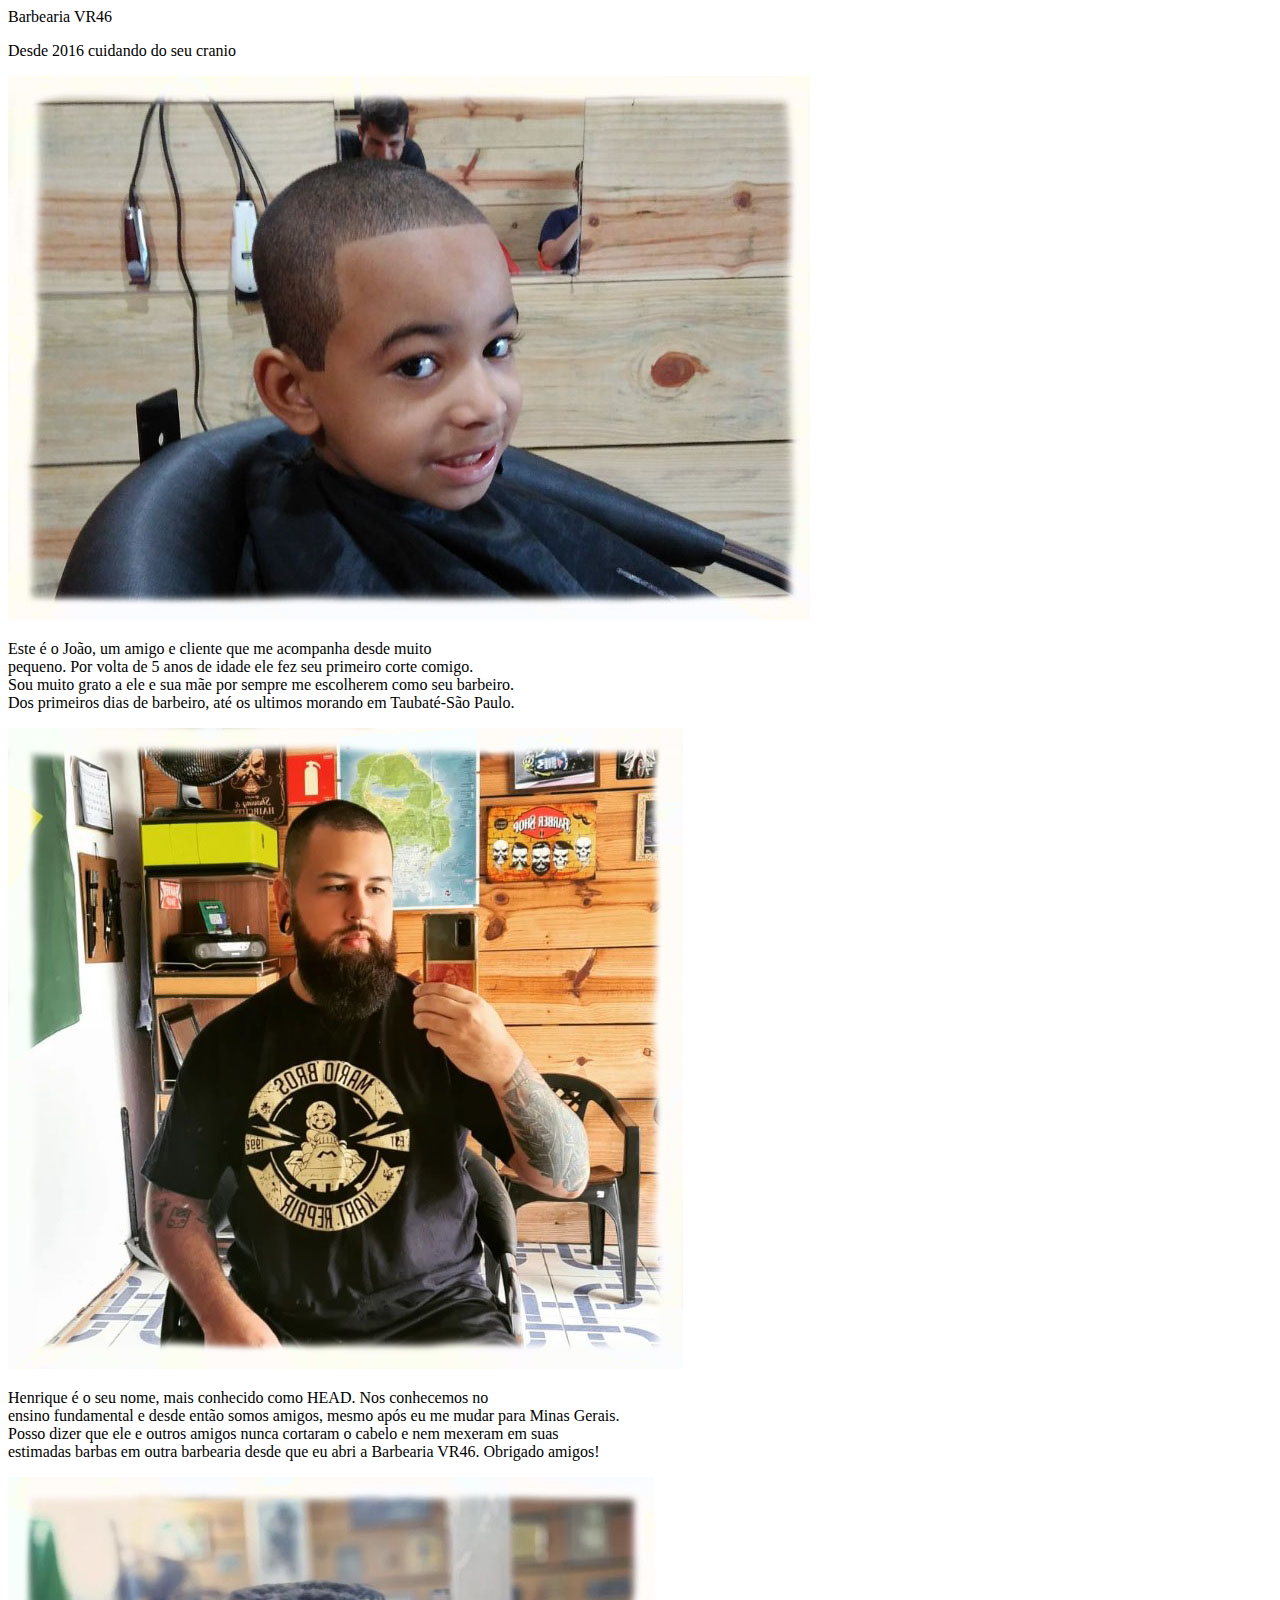
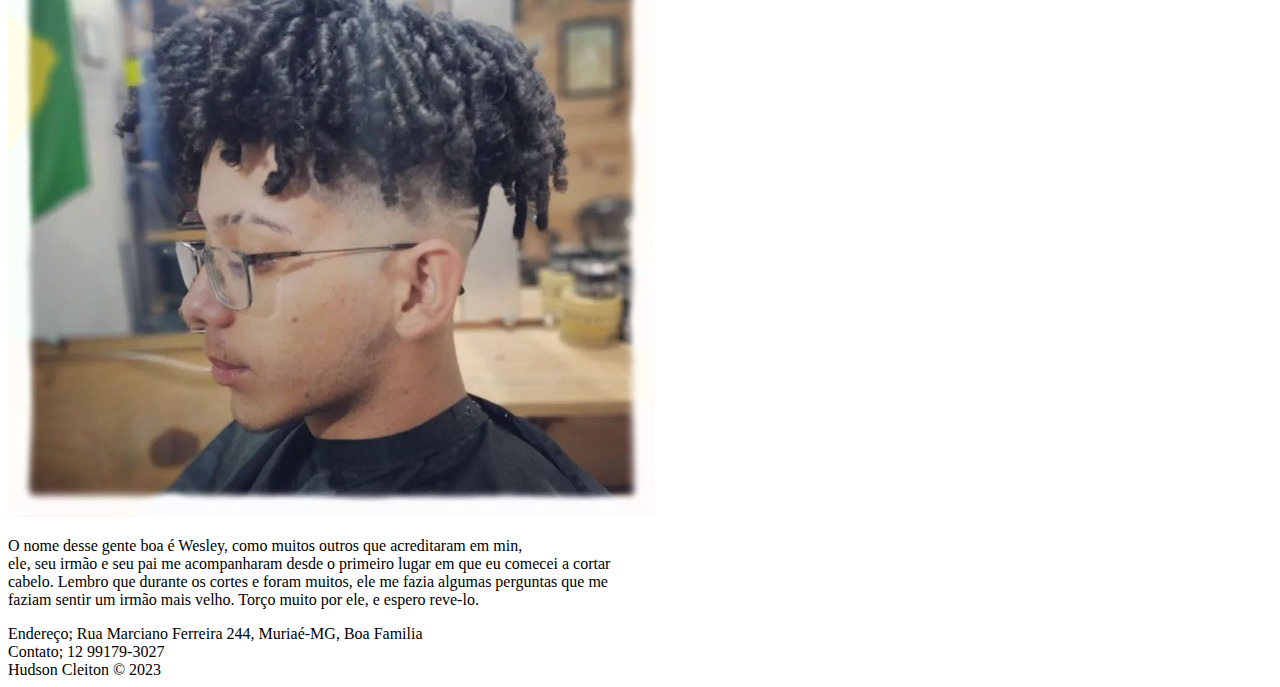
==== index.html @ b31101bc "vamoversevai" ====
<!DOCTYPE html>
<html lang="en">
<head>
    <meta charset="UTF-8">
    <meta http-equiv="X-UA-Compatible" content="IE=edge">
    <meta name="viewport" content="width=device-width, initial-scale=1.0">
    <title>Portifolio01</title>
    <link rel="stylesheet" href="style.css" />
    <link href="https://fonts.googleapis.com/css2?family=Lato:ital,wght@1,300&family=Michroma&family=Noto+Sans+JP&family=Source+Sans+Pro&display=swap" rel="stylesheet">
</head>
<body>
    
    <header id="cranio">Barbearia VR46</header>
    <p id="subcranio">Desde 2016 cuidando do seu cranio </p>
    <link href="https://fonts.googleapis.com/css2?family=Lato:ital,wght@1,300&family=Michroma&display=swap" rel="stylesheet">

    <img class="imgjoao" src="./images/JoãoSuavizado.jpg" />
    <p class="joao"> Este é o João, um amigo e cliente que me acompanha desde muito
        <br>pequeno. Por volta de 5 anos de idade ele fez seu primeiro corte comigo.
        <br>Sou muito grato a ele e sua mãe por sempre me escolherem como seu barbeiro.
        <br>Dos primeiros dias de barbeiro, até os ultimos morando em Taubaté-São Paulo.

    </p>
    <img class="imghead" src="./images/HenriqueSuavizado.jpg" />
    <p class="head"> Henrique é o seu nome, mais conhecido como HEAD. Nos conhecemos no 
        <br>ensino fundamental e desde então somos amigos, mesmo após eu me mudar para Minas Gerais. 
        <br>Posso dizer que ele e outros amigos nunca cortaram o cabelo e nem mexeram em suas 
        <br>estimadas barbas em outra barbearia desde que eu abri a Barbearia VR46. Obrigado amigos!
    
    </p>
    <img class="imgwesley" src="./images/WesleySuavizado.jpg" />
    <p class="wesley"> O nome desse gente boa é Wesley, como muitos outros que acreditaram em min,
        <br>ele, seu irmão e seu pai me acompanharam desde o primeiro lugar em que eu comecei a cortar
        <br>cabelo. Lembro que durante os cortes e foram muitos, ele me fazia algumas perguntas que me 
        <br>faziam sentir um irmão mais velho. Torço muito por ele, e espero reve-lo.

     </p>

        <footer id="rodape"> Endereço; Rua Marciano Ferreira 244, Muriaé-MG, Boa Familia
            <br>Contato; 12 99179-3027
            <br> Hudson Cleiton &copy; 2023
        </footer>

    </body>
</html>
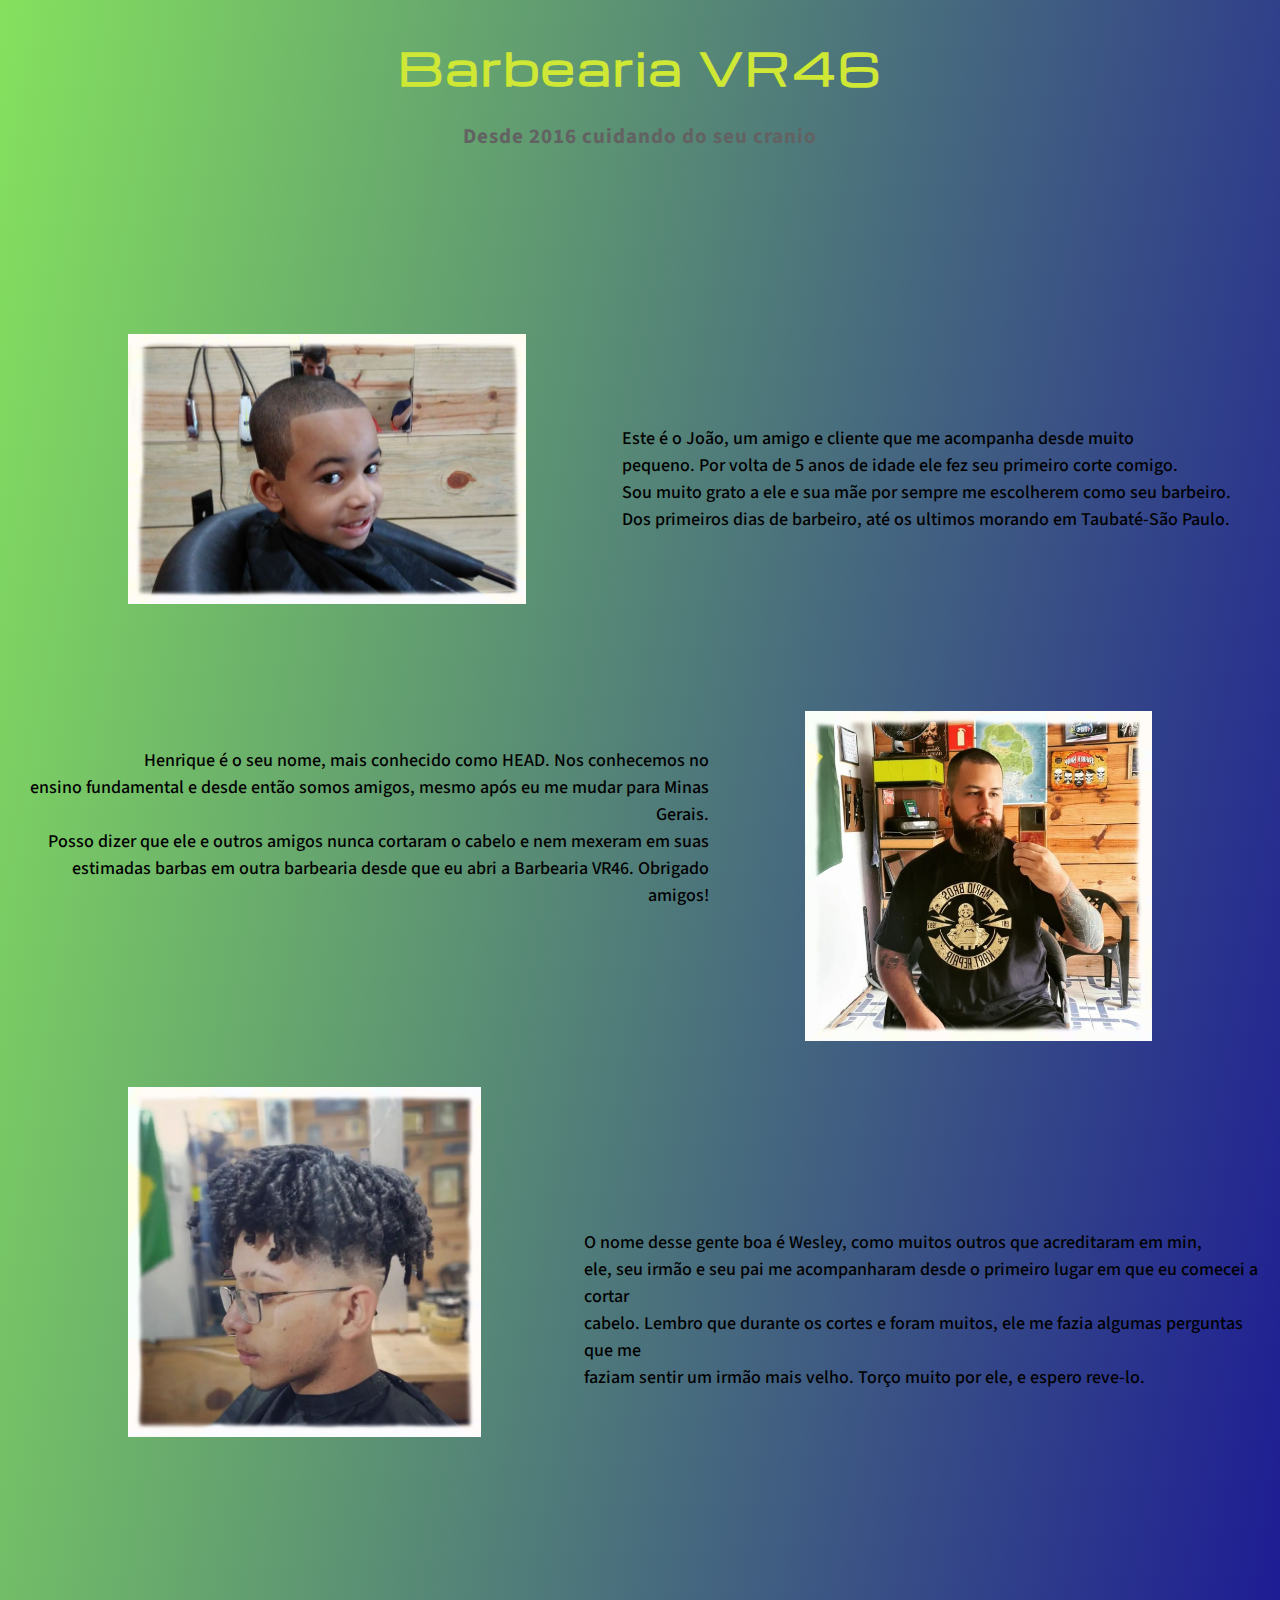
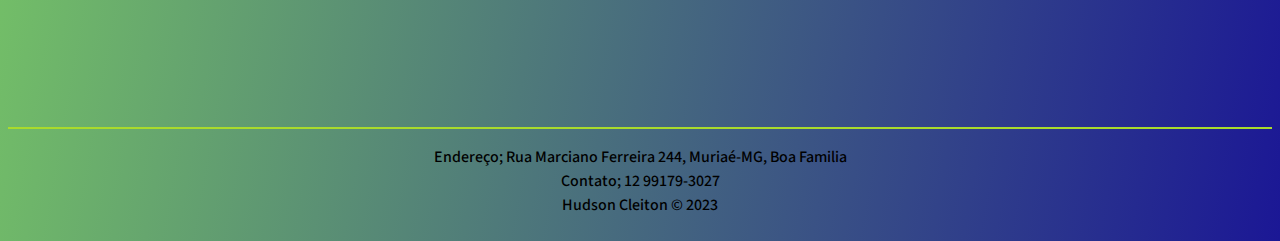
==== commit ee3e9472: "Menos ruim" ====
--- a/index.html
+++ b/index.html
@@ -1,8 +1,8 @@
 <!DOCTYPE html>
 <html lang="en">
 <head>
-    <meta charset="UTF-8">
-    <meta http-equiv="X-UA-Compatible" content="IE=edge">
+    <meta charset="UTF-8"/>
+    <meta http-equiv="X-UA-Compatible" content="IE=edge"/>
     <meta name="viewport" content="width=device-width, initial-scale=1.0">
     <title>Portifolio01</title>
     <link rel="stylesheet" href="style.css" />
@@ -14,21 +14,22 @@
     <p id="subcranio">Desde 2016 cuidando do seu cranio </p>
     <link href="https://fonts.googleapis.com/css2?family=Lato:ital,wght@1,300&family=Michroma&display=swap" rel="stylesheet">
 
-    <img class="imgjoao" src="./images/JoãoSuavizado.jpg" />
+    
+    <img class="imgjoao" src="./images/JoãoSuavizado.jpg"/>
     <p class="joao"> Este é o João, um amigo e cliente que me acompanha desde muito
         <br>pequeno. Por volta de 5 anos de idade ele fez seu primeiro corte comigo.
         <br>Sou muito grato a ele e sua mãe por sempre me escolherem como seu barbeiro.
         <br>Dos primeiros dias de barbeiro, até os ultimos morando em Taubaté-São Paulo.
 
     </p>
-    <img class="imghead" src="./images/HenriqueSuavizado.jpg" />
+    <img class="imghead" src="./images/HenriqueSuavizado.jpg"/>
     <p class="head"> Henrique é o seu nome, mais conhecido como HEAD. Nos conhecemos no 
         <br>ensino fundamental e desde então somos amigos, mesmo após eu me mudar para Minas Gerais. 
         <br>Posso dizer que ele e outros amigos nunca cortaram o cabelo e nem mexeram em suas 
         <br>estimadas barbas em outra barbearia desde que eu abri a Barbearia VR46. Obrigado amigos!
     
     </p>
-    <img class="imgwesley" src="./images/WesleySuavizado.jpg" />
+    <img class="imgwesley" src="./images/WesleySuavizado.jpg"/>
     <p class="wesley"> O nome desse gente boa é Wesley, como muitos outros que acreditaram em min,
         <br>ele, seu irmão e seu pai me acompanharam desde o primeiro lugar em que eu comecei a cortar
         <br>cabelo. Lembro que durante os cortes e foram muitos, ele me fazia algumas perguntas que me 
--- a/style.css
+++ b/style.css
@@ -0,0 +1,139 @@
+#cranio{
+        font-size: 44px;
+        color: rgb(207, 231, 53);
+        margin-top: 34px;
+        text-align: center ;
+        font-family: 'Michroma', sans-serif;
+        font-weight: bold;
+        letter-spacing: 2px;
+}
+
+#subcranio{
+        font-size: 21px;
+        text-align: center ;
+        font-weight: bold;
+        color: rgb(98, 98, 98);
+        font-family: 'Source Sans Pro', sans-serif;
+        letter-spacing: 1px;
+}
+
+.imgjoao{
+        height: 270px;
+        margin-top: 10rem;
+        margin-left: 120px;
+        float: left;
+        margin-right: 6rem;
+}
+
+@media (max-width: 570px) {
+    .imgjoao {
+        height: 200px;
+        margin-top: 5rem;
+        margin-left: 2rem;
+        float: none;
+        margin-right: none;
+    }
+    }
+
+.joao{
+        margin-top: 17rem;
+        font-size: 18px;
+        margin-left: 6rem;
+}
+
+@media (max-width: 570px) {
+    .joao {
+        text-align: center;
+        margin-top: 5rem;
+        font-size: 18px;
+        margin-left: 0rem;
+    }
+    }
+
+.imghead{
+        height: 330px;
+        margin: 10rem 120px 10rem 0;
+        float: right;
+        margin-left: 6rem;
+}
+
+@media (max-width: 570px) {
+    .imghead {
+        height: 250px;
+        margin-top: 8rem;
+        margin-left: 3rem;
+        float: none;
+        margin-right: none;
+    }
+    }
+
+.head{
+        text-align: right;
+        font-size: 18px;
+        margin-top: 17%;
+}
+
+@media (max-width: 570px) {
+    .head {
+        margin-top: 0rem;
+        font-size: 18px;
+        text-align: center;
+    }
+    }
+
+.imgwesley{
+        height: 350px;
+        margin-top: 10rem;
+        margin-left: 120px;
+        float: left;
+}
+
+@media (max-width: 570px) {
+    .imgwesley {
+        height: 260px;
+        margin-left: 3rem;
+        float: none;
+        margin-right: none;
+    }
+    }
+  
+.wesley{
+        margin-top: 20rem;
+        font-size: 18px;
+        text-align: left;
+        margin-left: 36rem;
+        
+}
+
+@media (max-width: 570px) {
+    .wesley {
+        margin-left: 1rem;
+        margin-top: 3rem;
+        font-size: 18px;
+        text-align: center;
+      
+    }
+    }
+
+body{
+        max-width: 100%;
+        font-weight: 500;
+        line-height: 1.5;
+        font-family: 'Source Sans Pro', sans-serif;
+        background: linear-gradient(100deg, rgb(133, 225, 94), rgb(27, 23, 149))
+    
+}
+
+@media (max-width: 570px) {
+    body {
+        max-width: 100%;
+        background: linear-gradient(100deg, rgb(133, 225, 94), rgb(27, 23, 149)) 
+    }
+    }
+
+#rodape{
+        text-align: center;
+        margin-top: 21rem;
+        padding: 1rem;
+        border-top: 2px solid #a9db2c
+}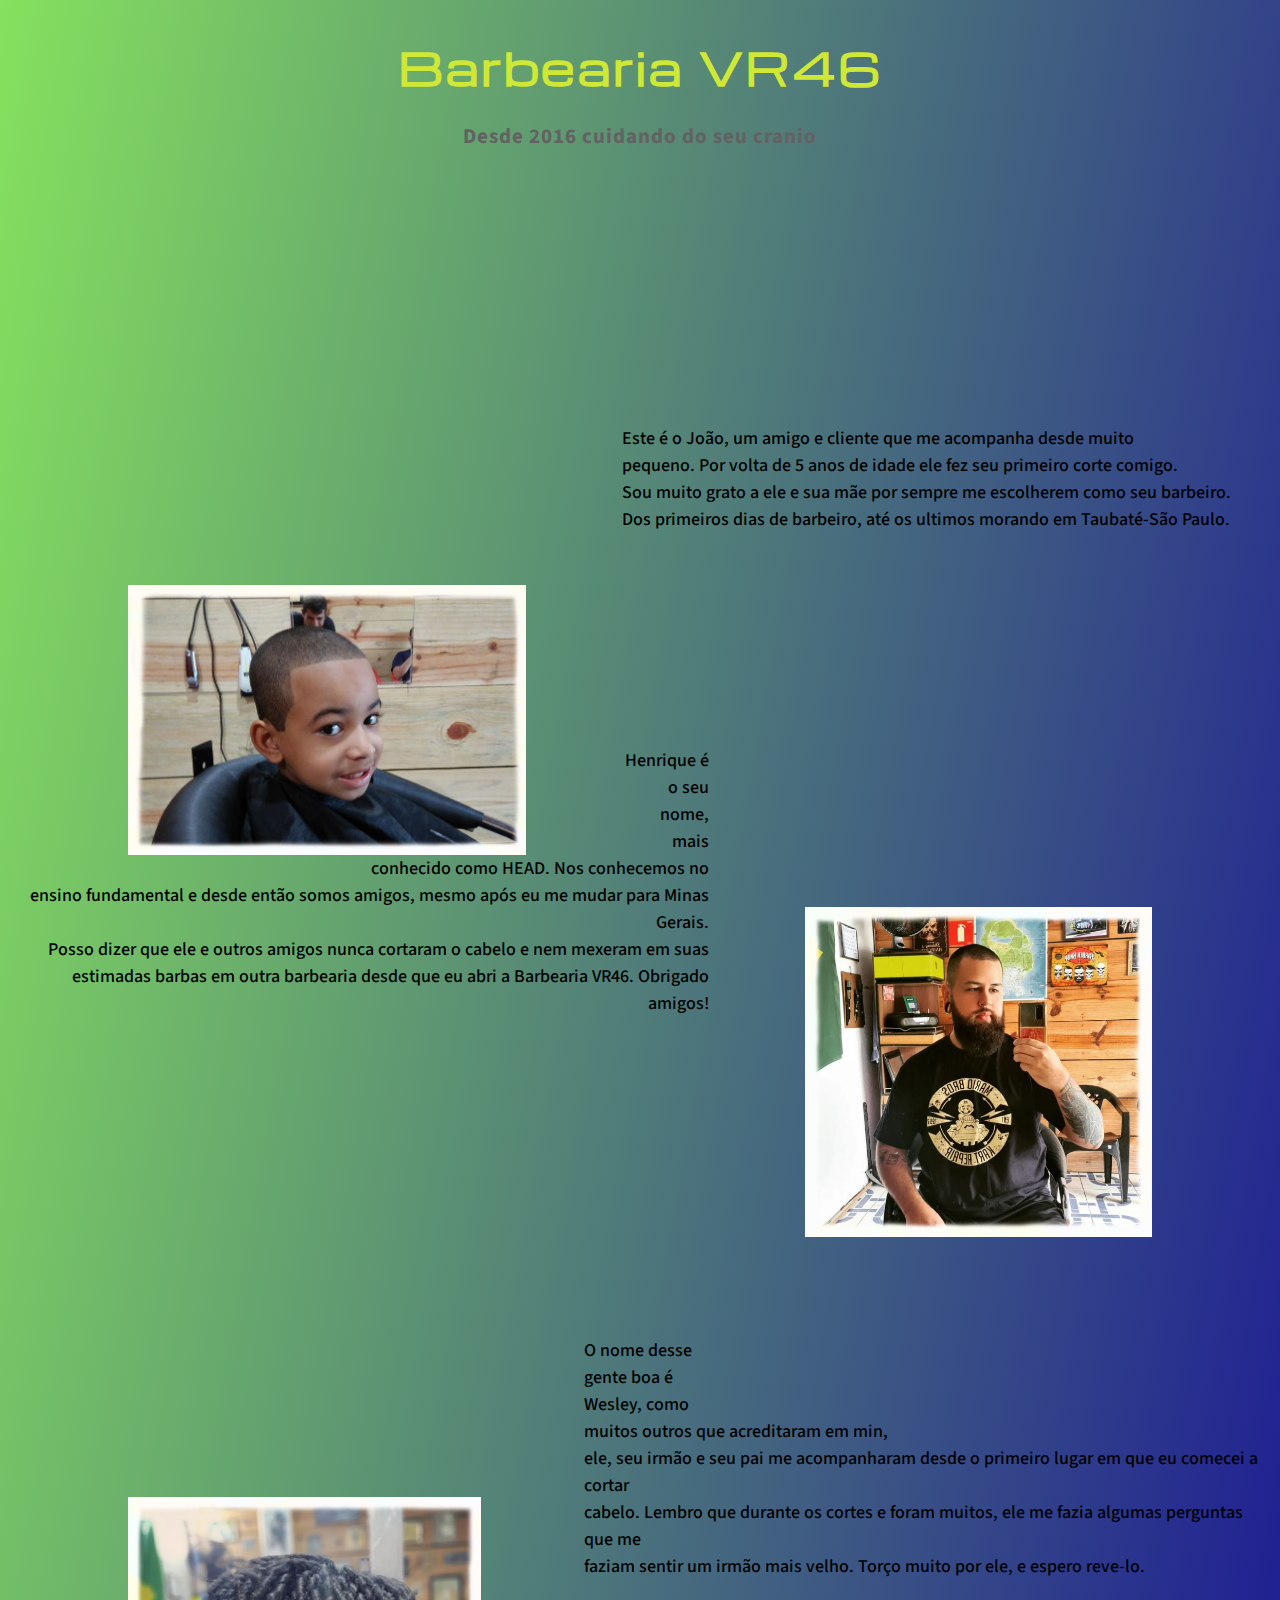
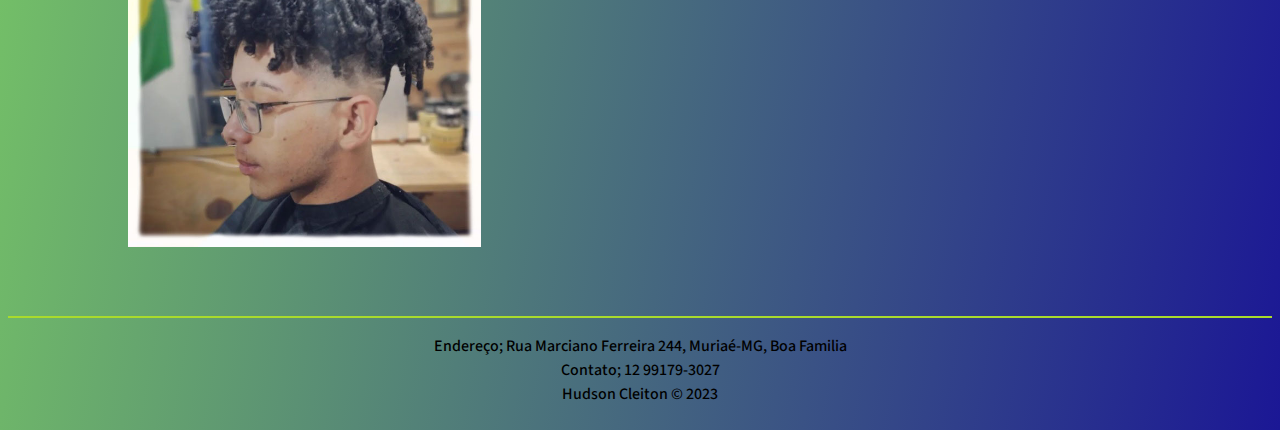
==== commit 71669df0: "fumo" ====
--- a/index.html
+++ b/index.html
@@ -14,33 +14,38 @@
     <p id="subcranio">Desde 2016 cuidando do seu cranio </p>
     <link href="https://fonts.googleapis.com/css2?family=Lato:ital,wght@1,300&family=Michroma&display=swap" rel="stylesheet">
 
+    <div class="joaoflex">
+        <img class="imgjoao" src="./images/JoãoSuavizado.jpg"/>
+            <p class="joao"> Este é o João, um amigo e cliente que me acompanha desde muito
+            <br>pequeno. Por volta de 5 anos de idade ele fez seu primeiro corte comigo.
+            <br>Sou muito grato a ele e sua mãe por sempre me escolherem como seu barbeiro.
+            <br>Dos primeiros dias de barbeiro, até os ultimos morando em Taubaté-São Paulo.
+        </p>        
+    </div>         
     
-    <img class="imgjoao" src="./images/JoãoSuavizado.jpg"/>
-    <p class="joao"> Este é o João, um amigo e cliente que me acompanha desde muito
-        <br>pequeno. Por volta de 5 anos de idade ele fez seu primeiro corte comigo.
-        <br>Sou muito grato a ele e sua mãe por sempre me escolherem como seu barbeiro.
-        <br>Dos primeiros dias de barbeiro, até os ultimos morando em Taubaté-São Paulo.
+    <div class="headflex">   
+        <img class="imghead" src="./images/HenriqueSuavizado.jpg"/>
+            <p class="head"> Henrique é o seu nome, mais conhecido como HEAD. Nos conhecemos no 
+            <br>ensino fundamental e desde então somos amigos, mesmo após eu me mudar para Minas Gerais. 
+            <br>Posso dizer que ele e outros amigos nunca cortaram o cabelo e nem mexeram em suas 
+            <br>estimadas barbas em outra barbearia desde que eu abri a Barbearia VR46. Obrigado amigos!
+        </p>
+    </div>
+   
+    <div class="wesleyflex">
+        <img class="imgwesley" src="./images/WesleySuavizado.jpg"/>
+            <p class="wesley"> O nome desse gente boa é Wesley, como muitos outros que acreditaram em min,
+            <br>ele, seu irmão e seu pai me acompanharam desde o primeiro lugar em que eu comecei a cortar
+            <br>cabelo. Lembro que durante os cortes e foram muitos, ele me fazia algumas perguntas que me 
+            <br>faziam sentir um irmão mais velho. Torço muito por ele, e espero reve-lo.
+        </p>
+    </div> 
+       
 
-    </p>
-    <img class="imghead" src="./images/HenriqueSuavizado.jpg"/>
-    <p class="head"> Henrique é o seu nome, mais conhecido como HEAD. Nos conhecemos no 
-        <br>ensino fundamental e desde então somos amigos, mesmo após eu me mudar para Minas Gerais. 
-        <br>Posso dizer que ele e outros amigos nunca cortaram o cabelo e nem mexeram em suas 
-        <br>estimadas barbas em outra barbearia desde que eu abri a Barbearia VR46. Obrigado amigos!
-    
-    </p>
-    <img class="imgwesley" src="./images/WesleySuavizado.jpg"/>
-    <p class="wesley"> O nome desse gente boa é Wesley, como muitos outros que acreditaram em min,
-        <br>ele, seu irmão e seu pai me acompanharam desde o primeiro lugar em que eu comecei a cortar
-        <br>cabelo. Lembro que durante os cortes e foram muitos, ele me fazia algumas perguntas que me 
-        <br>faziam sentir um irmão mais velho. Torço muito por ele, e espero reve-lo.
-
-     </p>
-
-        <footer id="rodape"> Endereço; Rua Marciano Ferreira 244, Muriaé-MG, Boa Familia
-            <br>Contato; 12 99179-3027
-            <br> Hudson Cleiton &copy; 2023
-        </footer>
+    <footer id="rodape"> Endereço; Rua Marciano Ferreira 244, Muriaé-MG, Boa Familia
+        <br>Contato; 12 99179-3027
+        <br> Hudson Cleiton &copy; 2023
+    </footer>
 
     </body>
-</html>+</html>
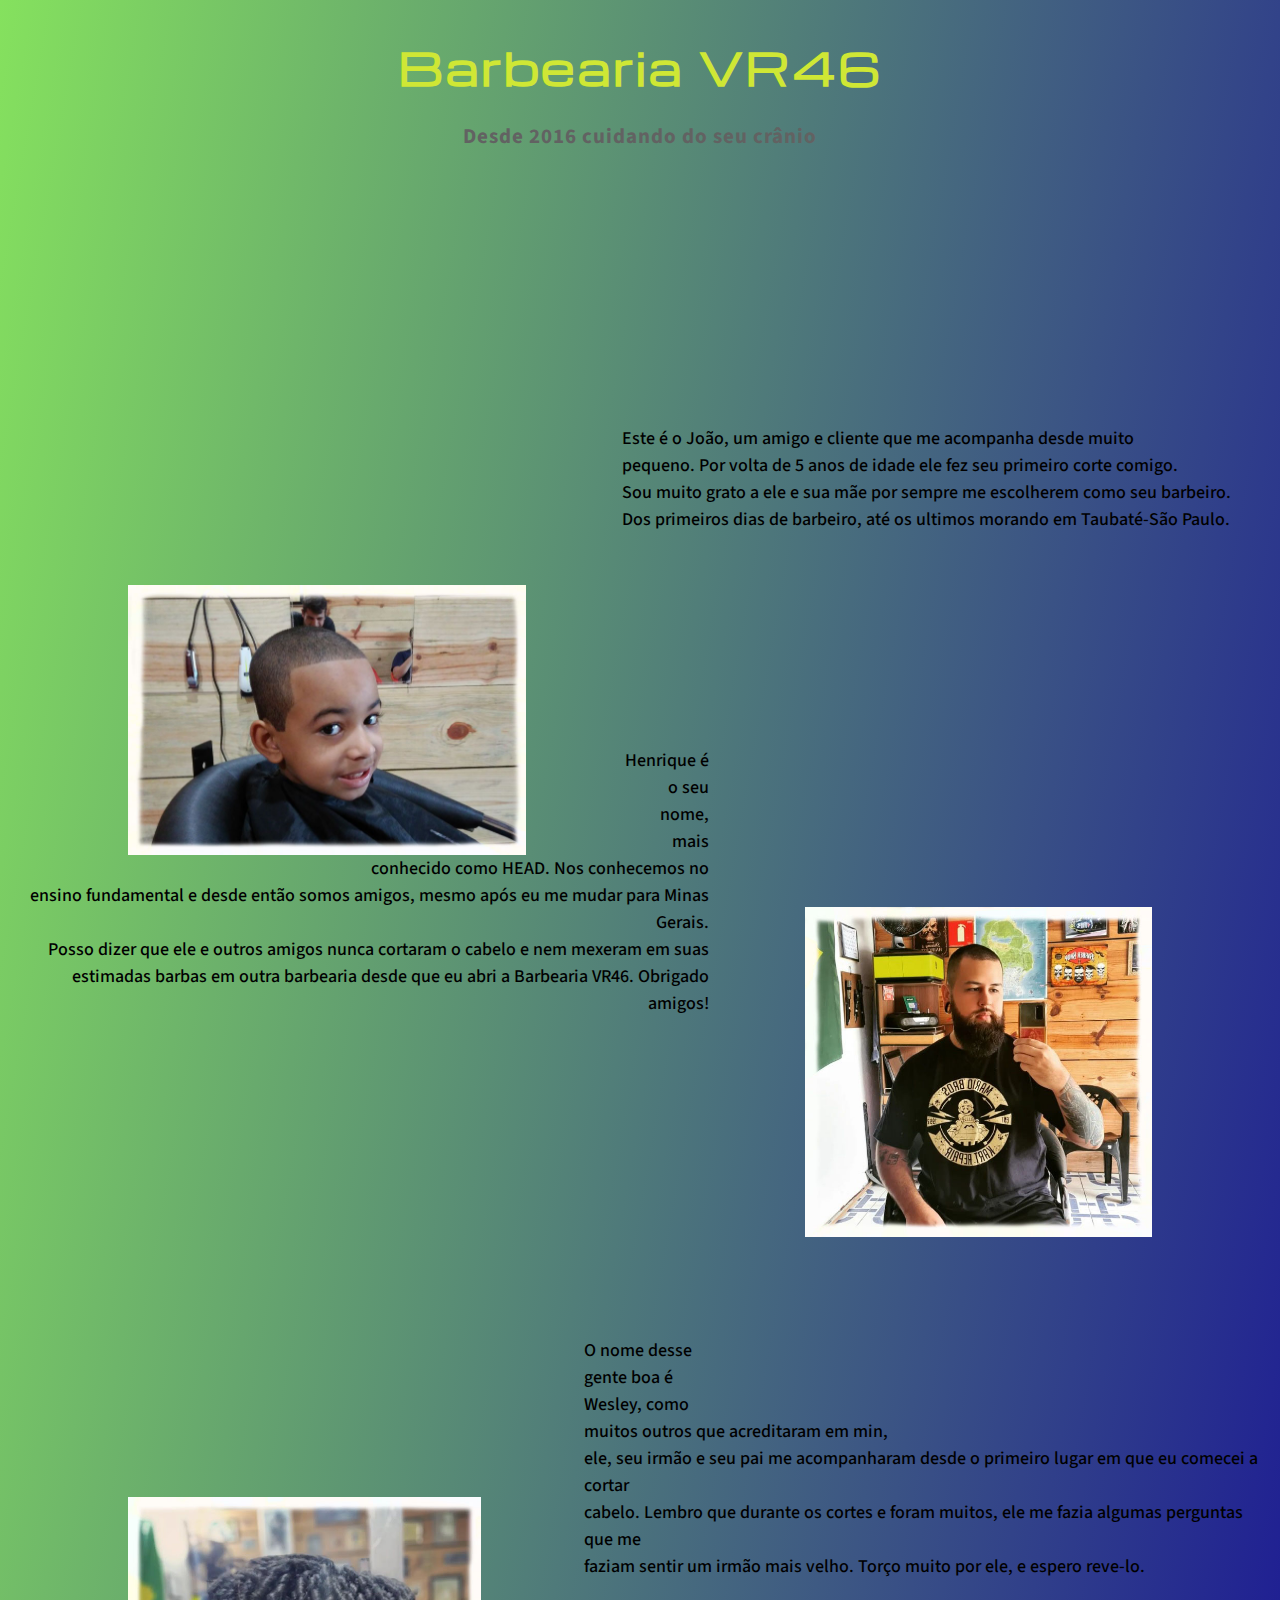
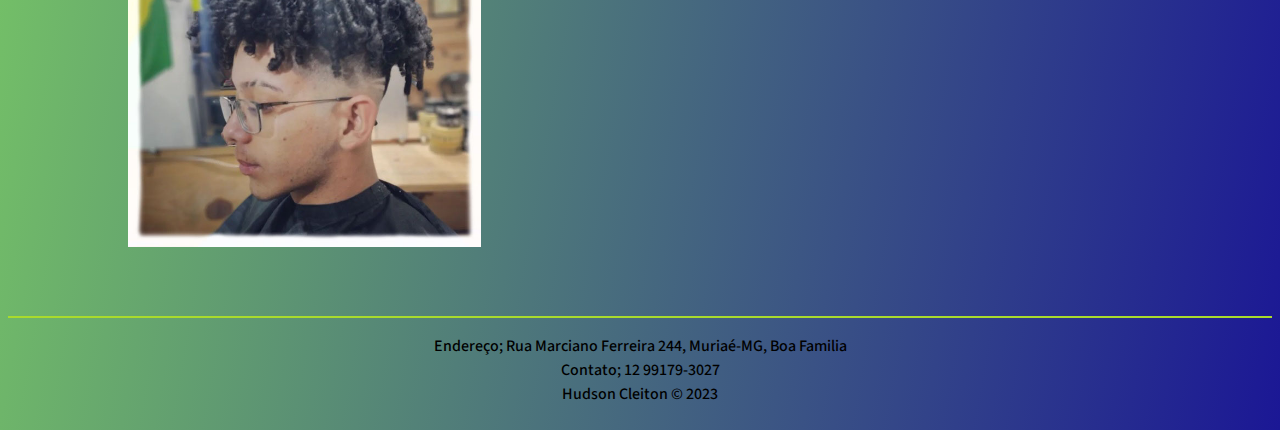
==== commit 0b6a4c81: "nome da pagina" ====
--- a/index.html
+++ b/index.html
@@ -4,14 +4,14 @@
     <meta charset="UTF-8"/>
     <meta http-equiv="X-UA-Compatible" content="IE=edge"/>
     <meta name="viewport" content="width=device-width, initial-scale=1.0">
-    <title>Portifolio01</title>
+    <title>Barbearia-VR46</title>
     <link rel="stylesheet" href="style.css" />
     <link href="https://fonts.googleapis.com/css2?family=Lato:ital,wght@1,300&family=Michroma&family=Noto+Sans+JP&family=Source+Sans+Pro&display=swap" rel="stylesheet">
 </head>
 <body>
     
     <header id="cranio">Barbearia VR46</header>
-    <p id="subcranio">Desde 2016 cuidando do seu cranio </p>
+    <p id="subcranio">Desde 2016 cuidando do seu crânio </p>
     <link href="https://fonts.googleapis.com/css2?family=Lato:ital,wght@1,300&family=Michroma&display=swap" rel="stylesheet">
 
     <div class="joaoflex">
